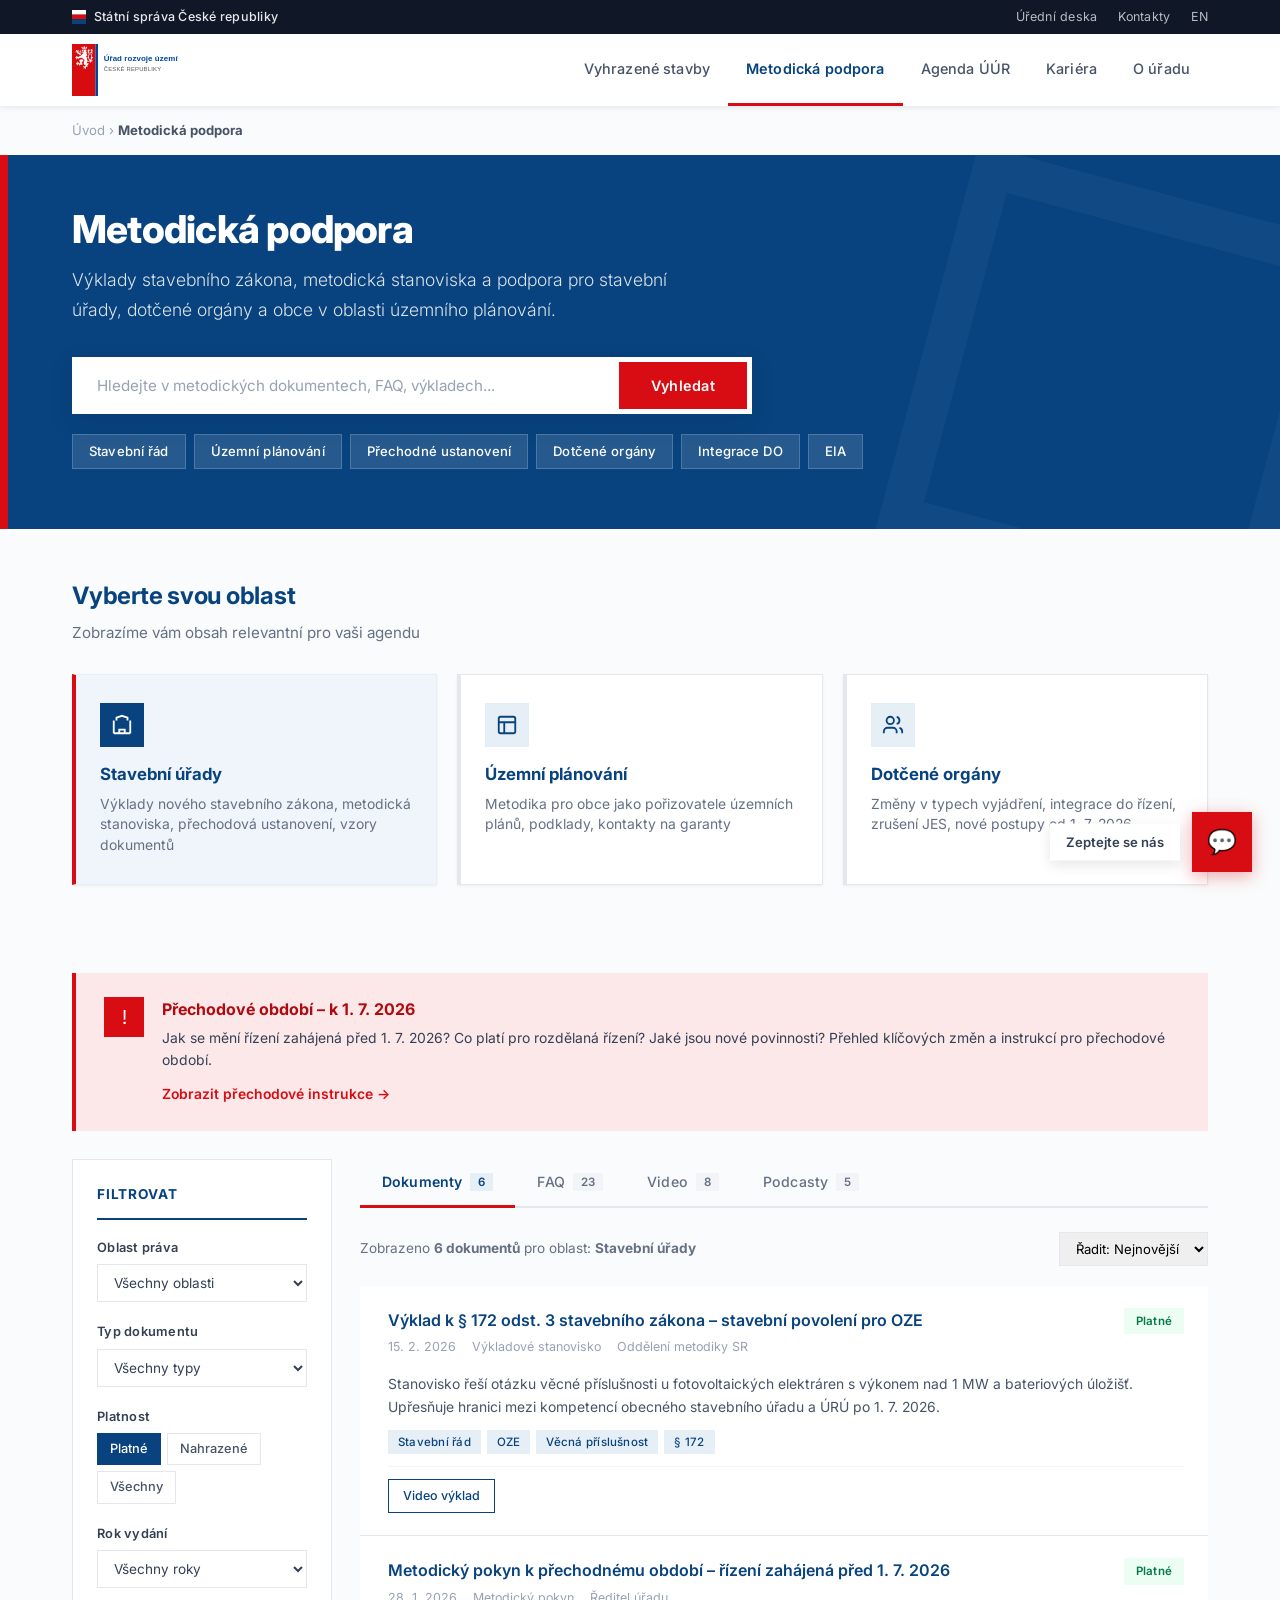
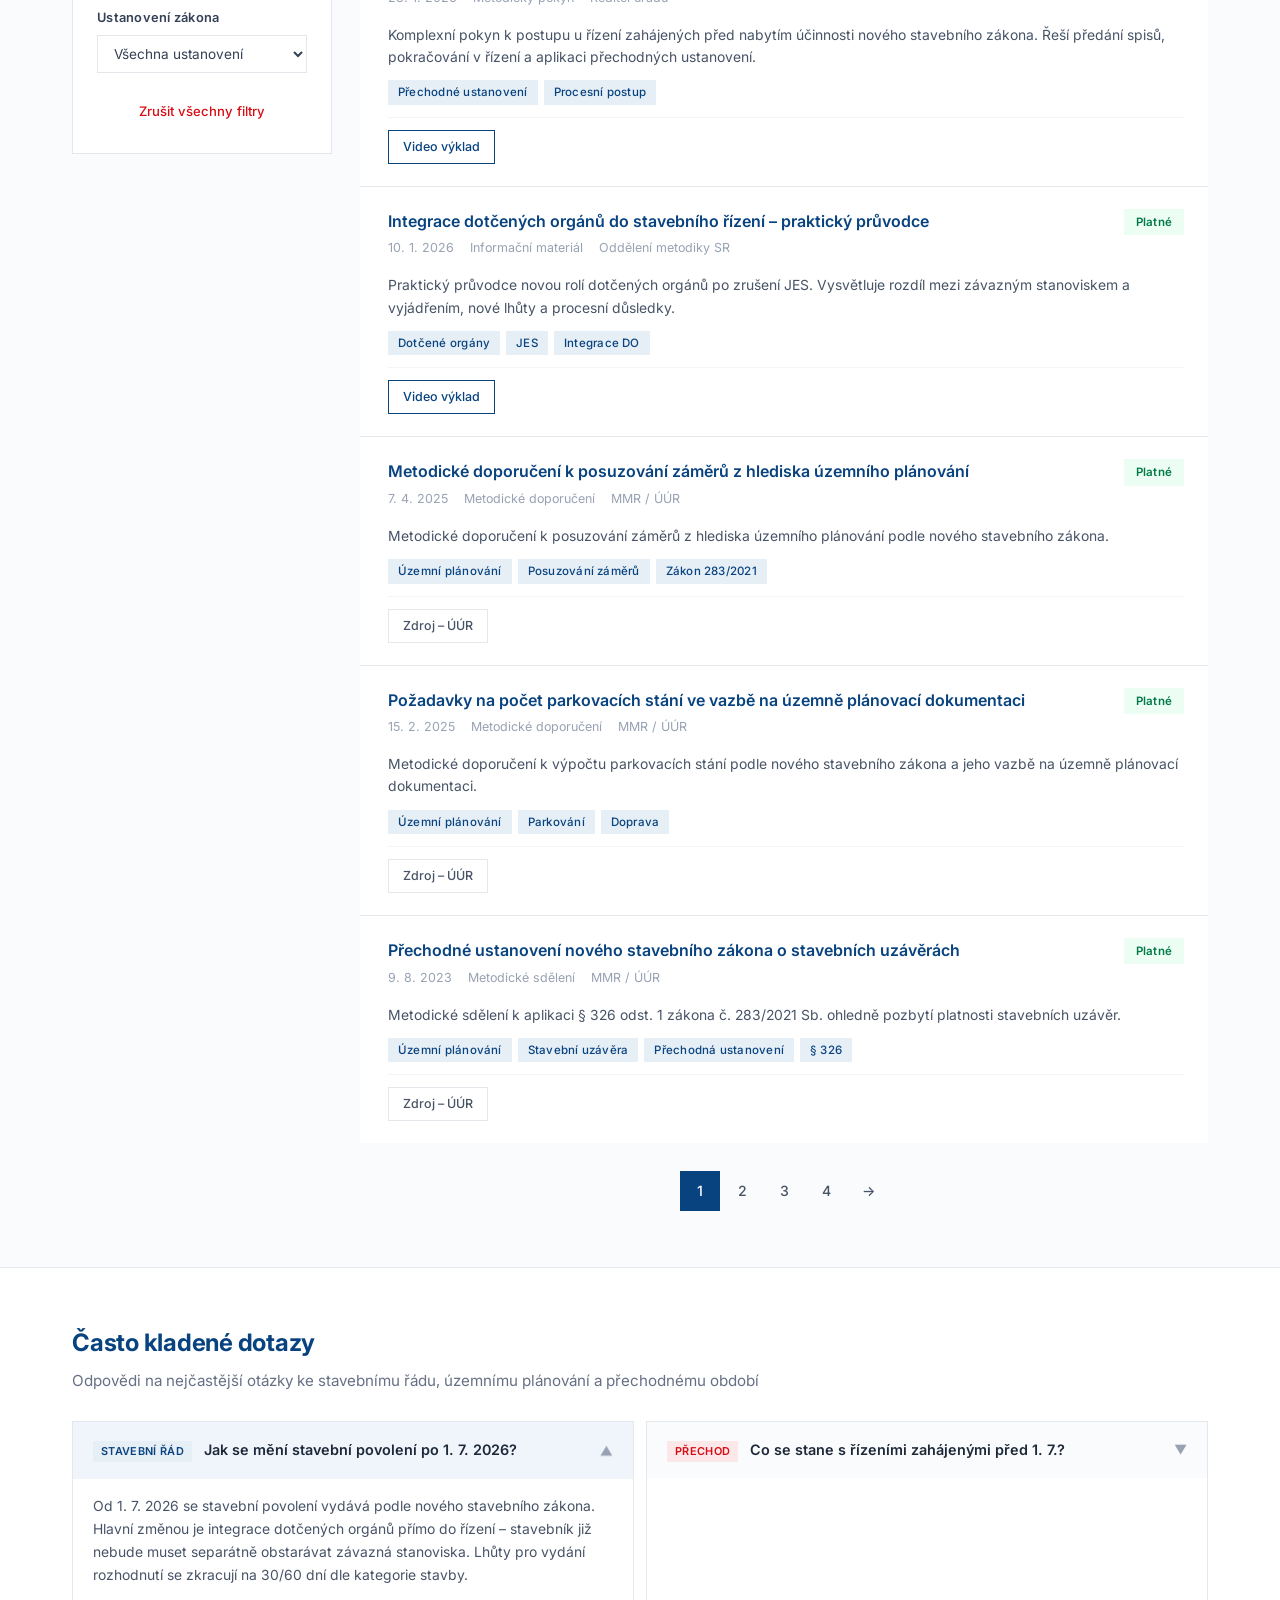
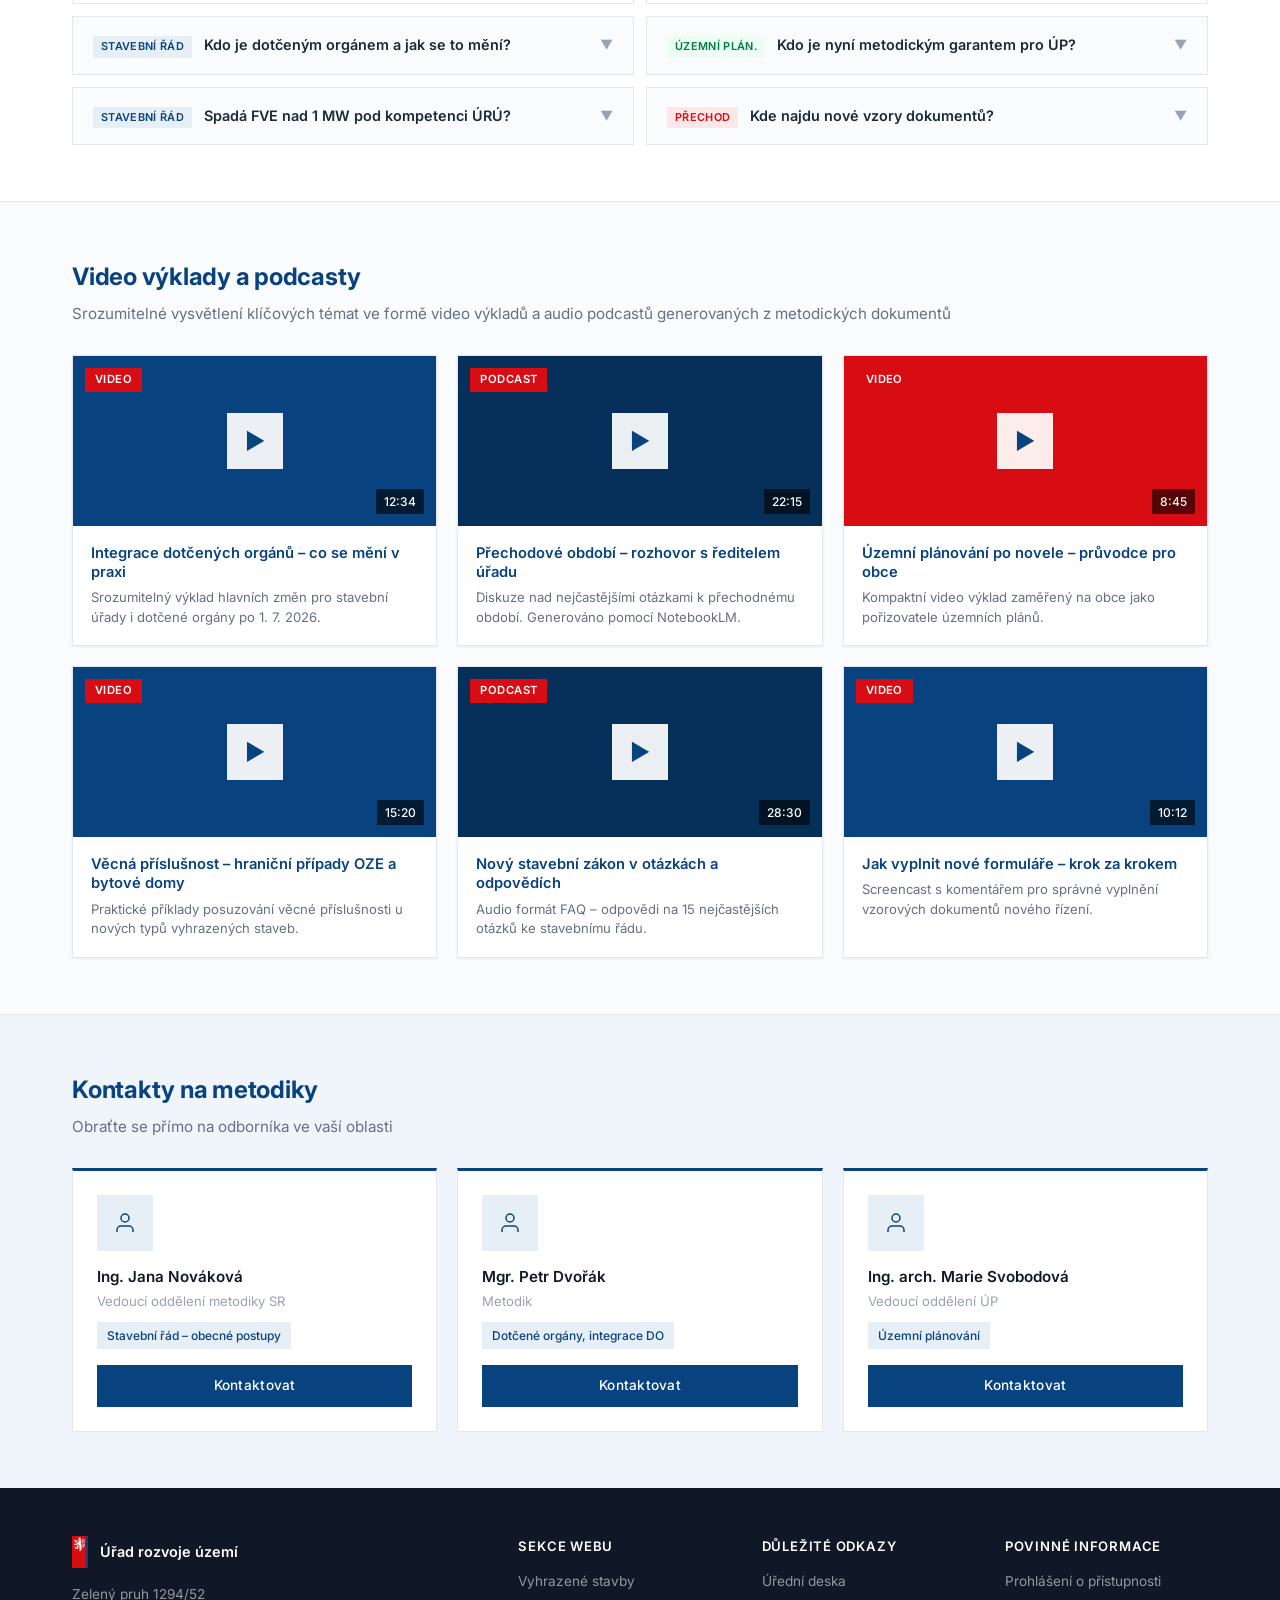
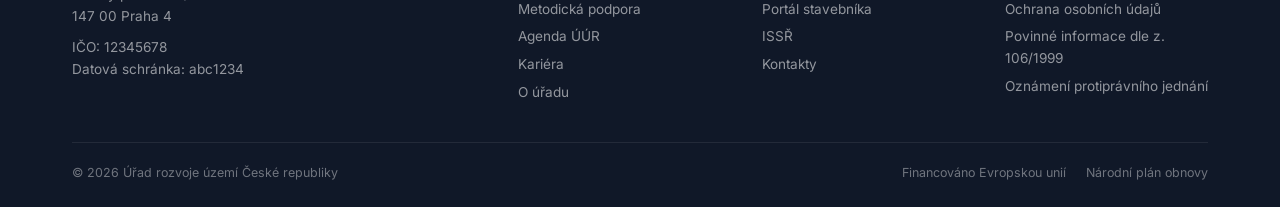
==== index.html @ 58960919 "Add files via upload" ====
<!DOCTYPE html>
<html lang="cs">
<head>
    <meta charset="UTF-8">
    <meta name="viewport" content="width=device-width, initial-scale=1.0">
    <title>ÚRÚ – Metodická podpora</title>
    <!-- Czechia Sans™ není veřejně dostupný webfont – v produkci nahradit.
         Pro mockup používáme Inter jako nejbližší aproximaci. -->
    <link rel="preconnect" href="https://fonts.googleapis.com">
    <link rel="preconnect" href="https://fonts.gstatic.com" crossorigin>
    <link href="https://fonts.googleapis.com/css2?family=Inter:wght@300;400;500;600;700;800&display=swap" rel="stylesheet">
    <link rel="stylesheet" href="css/style.css">
</head>
<body>

<!-- SHARED HEADER (rendered by components.js) -->
<div id="site-header"></div>

<!-- BREADCRUMB -->
<div class="container">
    <div class="breadcrumb">
        <a href="#">Úvod</a> &rsaquo; <strong>Metodická podpora</strong>
    </div>
</div>

<!-- HERO -->
<section class="hero">
    <div class="container">
        <h1>Metodická podpora</h1>
        <p>Výklady stavebního zákona, metodická stanoviska a podpora pro stavební úřady, dotčené orgány a obce v oblasti územního plánování.</p>
        <div class="search-bar">
            <input type="text" placeholder="Hledejte v metodických dokumentech, FAQ, výkladech...">
            <button>Vyhledat</button>
        </div>
        <div class="hero-tags">
            <span class="hero-tag">Stavební řád</span>
            <span class="hero-tag">Územní plánování</span>
            <span class="hero-tag">Přechodné ustanovení</span>
            <span class="hero-tag">Dotčené orgány</span>
            <span class="hero-tag">Integrace DO</span>
            <span class="hero-tag">EIA</span>
        </div>
    </div>
</section>

<!-- AUDIENCE CARDS -->
<section class="audience-section">
    <div class="container">
        <div class="section-intro">
            <h2>Vyberte svou oblast</h2>
            <p>Zobrazíme vám obsah relevantní pro vaši agendu</p>
        </div>
        <div class="audience-cards">
            <div class="audience-card active" data-audience="stavebni-urady" onclick="selectAudience(this)">
                <div class="card-icon">
                    <svg width="22" height="22" viewBox="0 0 24 24" fill="none" stroke="currentColor" stroke-width="2"><path d="M3 21h18M3 7v14M21 7v14M6 7V4l6-2 6 2v3M9 21v-4h6v4M9 11h.01M15 11h.01M9 15h.01M15 15h.01"/></svg>
                </div>
                <h3>Stavební úřady</h3>
                <p>Výklady nového stavebního zákona, metodická stanoviska, přechodová ustanovení, vzory dokumentů</p>
            </div>
            <div class="audience-card" data-audience="uzemni-planovani" onclick="selectAudience(this)">
                <div class="card-icon">
                    <svg width="22" height="22" viewBox="0 0 24 24" fill="none" stroke="currentColor" stroke-width="2"><rect x="3" y="3" width="18" height="18" rx="2"/><path d="M3 9h18M9 21V9"/></svg>
                </div>
                <h3>Územní plánování</h3>
                <p>Metodika pro obce jako pořizovatele územních plánů, podklady, kontakty na garanty</p>
            </div>
            <div class="audience-card" data-audience="dotcene-organy" onclick="selectAudience(this)">
                <div class="card-icon">
                    <svg width="22" height="22" viewBox="0 0 24 24" fill="none" stroke="currentColor" stroke-width="2"><path d="M16 21v-2a4 4 0 0 0-4-4H6a4 4 0 0 0-4 4v2M9 11a4 4 0 1 0 0-8 4 4 0 0 0 0 8zM22 21v-2a4 4 0 0 0-3-3.87M16 3.13a4 4 0 0 1 0 7.75"/></svg>
                </div>
                <h3>Dotčené orgány</h3>
                <p>Změny v typech vyjádření, integrace do řízení, zrušení JES, nové postupy od 1. 7. 2026</p>
            </div>
        </div>
    </div>
</section>

<!-- MAIN CONTENT WITH FILTERS -->
<section class="content-section">
    <div class="container">

        <!-- TRANSITION BANNER -->
        <div class="transition-banner">
            <div class="banner-icon">!</div>
            <div>
                <h3>Přechodové období – k 1. 7. 2026</h3>
                <p>Jak se mění řízení zahájená před 1. 7. 2026? Co platí pro rozdělaná řízení? Jaké jsou nové povinnosti? Přehled klíčových změn a instrukcí pro přechodové období.</p>
                <a href="#">Zobrazit přechodové instrukce &rarr;</a>
            </div>
        </div>

        <div class="content-grid">
            <!-- SIDEBAR -->
            <aside class="sidebar">
                <h3>Filtrovat</h3>

                <div class="filter-group">
                    <label>Oblast práva</label>
                    <select>
                        <option>Všechny oblasti</option>
                        <option>Stavební řád</option>
                        <option>Územní plánování</option>
                        <option>Ochrana přírody</option>
                        <option>EIA</option>
                        <option>Památková péče</option>
                        <option>Vodní hospodářství</option>
                    </select>
                </div>

                <div class="filter-group">
                    <label>Typ dokumentu</label>
                    <select>
                        <option>Všechny typy</option>
                        <option>Metodické stanovisko</option>
                        <option>Výkladové stanovisko</option>
                        <option>Metodický pokyn</option>
                        <option>Vzorový dokument</option>
                        <option>Informační materiál</option>
                    </select>
                </div>

                <div class="filter-group">
                    <label>Platnost</label>
                    <div class="filter-tags">
                        <span class="filter-tag active">Platné</span>
                        <span class="filter-tag">Nahrazené</span>
                        <span class="filter-tag">Všechny</span>
                    </div>
                </div>

                <div class="filter-group">
                    <label>Rok vydání</label>
                    <select>
                        <option>Všechny roky</option>
                        <option>2026</option>
                        <option>2025</option>
                        <option>2024</option>
                        <option>Starší</option>
                    </select>
                </div>

                <div class="filter-group">
                    <label>Ustanovení zákona</label>
                    <select>
                        <option>Všechna ustanovení</option>
                        <option>§ 172 – Stavební povolení</option>
                        <option>§ 184 – Územní řízení</option>
                        <option>§ 196 – Kolaudace</option>
                        <option>§ 200 – Změna stavby</option>
                    </select>
                </div>

                <button class="filter-reset">Zrušit všechny filtry</button>
            </aside>

            <!-- CONTENT -->
            <div class="main-content">
                <div class="content-tabs">
                    <button class="content-tab active" onclick="switchTab(this, 'documents')">
                        Dokumenty <span class="badge">47</span>
                    </button>
                    <button class="content-tab" onclick="switchTab(this, 'faq')">
                        FAQ <span class="badge">23</span>
                    </button>
                    <button class="content-tab" onclick="switchTab(this, 'video')">
                        Video <span class="badge">8</span>
                    </button>
                    <button class="content-tab" onclick="switchTab(this, 'podcast')">
                        Podcasty <span class="badge">5</span>
                    </button>
                </div>

                <div class="results-bar">
                    <span id="results-summary">Zobrazeno <strong>–</strong> dokumentů</span>
                    <select id="sort-select">
                        <option value="newest">Řadit: Nejnovější</option>
                        <option value="oldest">Řadit: Nejstarší</option>
                    </select>
                </div>

                <!-- Document list – dynamically rendered from data/documents.json -->
                <div class="doc-list" id="content-documents">
                    <p class="loading-msg">Načítání dokumentů...</p>
                </div>

                <div class="pagination">
                    <a href="#" class="active">1</a>
                    <a href="#">2</a>
                    <a href="#">3</a>
                    <a href="#">4</a>
                    <a href="#">&rarr;</a>
                </div>
            </div>
        </div>
    </div>
</section>

<!-- FAQ SECTION -->
<section class="faq-section" id="faq">
    <div class="container">
        <div class="section-intro">
            <h2>Často kladené dotazy</h2>
            <p>Odpovědi na nejčastější otázky ke stavebnímu řádu, územnímu plánování a přechodnému období</p>
        </div>

        <div class="faq-grid">
            <div class="faq-item open">
                <div class="faq-question" onclick="toggleFaq(this)">
                    <span><span class="faq-category-tag sr">Stavební řád</span> Jak se mění stavební povolení po 1. 7. 2026?</span>
                    <span class="arrow">&#9660;</span>
                </div>
                <div class="faq-answer">
                    Od 1. 7. 2026 se stavební povolení vydává podle nového stavebního zákona. Hlavní změnou je integrace dotčených orgánů přímo do řízení – stavebník již nebude muset separátně obstarávat závazná stanoviska. Lhůty pro vydání rozhodnutí se zkracují na 30/60 dní dle kategorie stavby.
                </div>
            </div>

            <div class="faq-item">
                <div class="faq-question" onclick="toggleFaq(this)">
                    <span><span class="faq-category-tag prechod">Přechod</span> Co se stane s řízeními zahájenými před 1. 7.?</span>
                    <span class="arrow">&#9660;</span>
                </div>
                <div class="faq-answer">
                    Řízení zahájená před 1. 7. 2026 se dokončí podle dosavadních předpisů. Pokud nebylo vydáno rozhodnutí do 1. 7., spis se předá věcně příslušnému orgánu dle nového zákona. Podrobnosti upravují přechodná ustanovení § 325–329 nového stavebního zákona.
                </div>
            </div>

            <div class="faq-item">
                <div class="faq-question" onclick="toggleFaq(this)">
                    <span><span class="faq-category-tag sr">Stavební řád</span> Kdo je dotčeným orgánem a jak se to mění?</span>
                    <span class="arrow">&#9660;</span>
                </div>
                <div class="faq-answer">
                    Dotčené orgány (hygienici, hasiči, ochrana přírody, památkáři aj.) od 1. 7. 2026 vydávají vyjádření místo závazných stanovisek. Ruší se jednotné environmentální stanovisko (JES). Dotčené orgány se stávají součástí integrovaného řízení.
                </div>
            </div>

            <div class="faq-item">
                <div class="faq-question" onclick="toggleFaq(this)">
                    <span><span class="faq-category-tag up">Územní plán.</span> Kdo je nyní metodickým garantem pro ÚP?</span>
                    <span class="arrow">&#9660;</span>
                </div>
                <div class="faq-answer">
                    Od 1. 7. 2026 přechází metodická podpora pro územní plánování z MMR na ÚRÚ. Metodickým garantem pro územní plánování je Oddělení územního plánování ÚRÚ. Kontakty na jednotlivé metodiky najdete v sekci Kontakty na metodiky.
                </div>
            </div>

            <div class="faq-item">
                <div class="faq-question" onclick="toggleFaq(this)">
                    <span><span class="faq-category-tag sr">Stavební řád</span> Spadá FVE nad 1 MW pod kompetenci ÚRÚ?</span>
                    <span class="arrow">&#9660;</span>
                </div>
                <div class="faq-answer">
                    Ano, fotovoltaické elektrárny s instalovaným výkonem nad 1 MW spadají do kategorie vyhrazených staveb a řízení vede ÚRÚ. Bateriová úložiště nad stanovenou kapacitu rovněž. Podrobnosti viz Výklad k § 172 odst. 3 stavebního zákona.
                </div>
            </div>

            <div class="faq-item">
                <div class="faq-question" onclick="toggleFaq(this)">
                    <span><span class="faq-category-tag prechod">Přechod</span> Kde najdu nové vzory dokumentů?</span>
                    <span class="arrow">&#9660;</span>
                </div>
                <div class="faq-answer">
                    Vzory dokumentů pro nová řízení jsou ke stažení v sekci Metodická stanoviska pod filtrem „Vzorový dokument". Každý vzor je doplněn o komentář a video výklad s vysvětlením správného vyplnění.
                </div>
            </div>
        </div>
    </div>
</section>

<!-- MULTIMEDIA SECTION -->
<section class="multimedia-section" id="multimedia">
    <div class="container">
        <div class="section-intro">
            <h2>Video výklady a podcasty</h2>
            <p>Srozumitelné vysvětlení klíčových témat ve formě video výkladů a audio podcastů generovaných z metodických dokumentů</p>
        </div>

        <div class="media-grid">
            <div class="media-card">
                <div class="media-thumbnail">
                    <div class="play-btn">&#9654;</div>
                    <span class="media-badge">Video</span>
                    <span class="media-duration">12:34</span>
                </div>
                <div class="media-body">
                    <h4>Integrace dotčených orgánů – co se mění v praxi</h4>
                    <p>Srozumitelný výklad hlavních změn pro stavební úřady i dotčené orgány po 1. 7. 2026.</p>
                </div>
            </div>

            <div class="media-card">
                <div class="media-thumbnail podcast">
                    <div class="play-btn">&#9654;</div>
                    <span class="media-badge">Podcast</span>
                    <span class="media-duration">22:15</span>
                </div>
                <div class="media-body">
                    <h4>Přechodové období – rozhovor s ředitelem úřadu</h4>
                    <p>Diskuze nad nejčastějšími otázkami k přechodnému období. Generováno pomocí NotebookLM.</p>
                </div>
            </div>

            <div class="media-card">
                <div class="media-thumbnail" style="background: var(--cz-red);">
                    <div class="play-btn">&#9654;</div>
                    <span class="media-badge">Video</span>
                    <span class="media-duration">8:45</span>
                </div>
                <div class="media-body">
                    <h4>Územní plánování po novele – průvodce pro obce</h4>
                    <p>Kompaktní video výklad zaměřený na obce jako pořizovatele územních plánů.</p>
                </div>
            </div>

            <div class="media-card">
                <div class="media-thumbnail">
                    <div class="play-btn">&#9654;</div>
                    <span class="media-badge">Video</span>
                    <span class="media-duration">15:20</span>
                </div>
                <div class="media-body">
                    <h4>Věcná příslušnost – hraniční případy OZE a bytové domy</h4>
                    <p>Praktické příklady posuzování věcné příslušnosti u nových typů vyhrazených staveb.</p>
                </div>
            </div>

            <div class="media-card">
                <div class="media-thumbnail podcast">
                    <div class="play-btn">&#9654;</div>
                    <span class="media-badge">Podcast</span>
                    <span class="media-duration">28:30</span>
                </div>
                <div class="media-body">
                    <h4>Nový stavební zákon v otázkách a odpovědích</h4>
                    <p>Audio formát FAQ – odpovědi na 15 nejčastějších otázků ke stavebnímu řádu.</p>
                </div>
            </div>

            <div class="media-card">
                <div class="media-thumbnail">
                    <div class="play-btn">&#9654;</div>
                    <span class="media-badge">Video</span>
                    <span class="media-duration">10:12</span>
                </div>
                <div class="media-body">
                    <h4>Jak vyplnit nové formuláře – krok za krokem</h4>
                    <p>Screencast s komentářem pro správné vyplnění vzorových dokumentů nového řízení.</p>
                </div>
            </div>
        </div>
    </div>
</section>

<!-- CONTACTS -->
<section class="contacts-section" id="contacts">
    <div class="container">
        <div class="section-intro">
            <h2>Kontakty na metodiky</h2>
            <p>Obraťte se přímo na odborníka ve vaší oblasti</p>
        </div>

        <div class="contacts-grid">
            <div class="contact-card">
                <div class="contact-avatar">
                    <svg width="24" height="24" viewBox="0 0 24 24" fill="none" stroke="currentColor" stroke-width="1.5"><path d="M20 21v-2a4 4 0 0 0-4-4H8a4 4 0 0 0-4 4v2M12 11a4 4 0 1 0 0-8 4 4 0 0 0 0 8z"/></svg>
                </div>
                <h4>Ing. Jana Nováková</h4>
                <div class="role">Vedoucí oddělení metodiky SR</div>
                <div class="area">Stavební řád – obecné postupy</div>
                <a href="#" class="contact-link">Kontaktovat</a>
            </div>
            <div class="contact-card">
                <div class="contact-avatar">
                    <svg width="24" height="24" viewBox="0 0 24 24" fill="none" stroke="currentColor" stroke-width="1.5"><path d="M20 21v-2a4 4 0 0 0-4-4H8a4 4 0 0 0-4 4v2M12 11a4 4 0 1 0 0-8 4 4 0 0 0 0 8z"/></svg>
                </div>
                <h4>Mgr. Petr Dvořák</h4>
                <div class="role">Metodik</div>
                <div class="area">Dotčené orgány, integrace DO</div>
                <a href="#" class="contact-link">Kontaktovat</a>
            </div>
            <div class="contact-card">
                <div class="contact-avatar">
                    <svg width="24" height="24" viewBox="0 0 24 24" fill="none" stroke="currentColor" stroke-width="1.5"><path d="M20 21v-2a4 4 0 0 0-4-4H8a4 4 0 0 0-4 4v2M12 11a4 4 0 1 0 0-8 4 4 0 0 0 0 8z"/></svg>
                </div>
                <h4>Ing. arch. Marie Svobodová</h4>
                <div class="role">Vedoucí oddělení ÚP</div>
                <div class="area">Územní plánování</div>
                <a href="#" class="contact-link">Kontaktovat</a>
            </div>
        </div>
    </div>
</section>

<!-- SHARED FOOTER (rendered by components.js) -->
<div id="site-footer"></div>

<!-- SHARED CHATBOT (rendered by components.js) -->
<div id="site-chatbot"></div>

<!-- Scripts -->
<script src="js/components.js"></script>
<script src="js/main.js"></script>

</body>
</html>
---- css/style.css ----
/* ============================================================
   ÚRÚ – Metodická podpora
   Jednotný vizuální styl České republiky
   ============================================================
   Červená:  #d80c13  (Pantone 485 C)
   Modrá:   #08437f  (Pantone Reflex Blue C)
   Bílá:    #ffffff
   Font:    Czechia Sans™ (Inter jako aproximace)
   ============================================================ */

:root {
    --cz-red: #d80c13;
    --cz-red-dark: #b00a10;
    --cz-red-light: #fce8e9;
    --cz-blue: #08437f;
    --cz-blue-dark: #062f5a;
    --cz-blue-light: #e6eef6;
    --cz-blue-pale: #f0f5fb;
    --white: #ffffff;
    --gray-50: #fafbfc;
    --gray-100: #f2f4f7;
    --gray-200: #e4e7ec;
    --gray-300: #cdd3dc;
    --gray-400: #98a2b3;
    --gray-500: #667085;
    --gray-600: #475467;
    --gray-700: #344054;
    --gray-800: #1d2939;
    --gray-900: #101828;
    --success: #12b76a;
    --warning: #f79009;
    --shadow-sm: 0 1px 3px rgba(16,24,40,0.06);
    --shadow: 0 2px 6px rgba(16,24,40,0.08);
    --shadow-md: 0 4px 12px rgba(16,24,40,0.10);
    --shadow-lg: 0 8px 24px rgba(16,24,40,0.12);
    --transition: 0.15s ease;
}

* { margin: 0; padding: 0; box-sizing: border-box; }

body {
    font-family: 'Inter', system-ui, -apple-system, sans-serif;
    background: var(--gray-50);
    color: var(--gray-900);
    line-height: 1.6;
    -webkit-font-smoothing: antialiased;
}

.container { max-width: 1200px; margin: 0 auto; padding: 0 32px; }

/* ===== UTILITY: Modrý vertikální pruh — klíčový prvek JVS ===== */
.jvs-stripe {
    position: relative;
}
.jvs-stripe::before {
    content: '';
    position: absolute;
    left: 0;
    top: 0;
    bottom: 0;
    width: 4px;
    background: var(--cz-blue);
}

/* ===== TOP BAR ===== */
.top-bar {
    background: var(--gray-900);
    color: rgba(255,255,255,0.7);
    font-size: 0.78rem;
    padding: 7px 0;
    letter-spacing: 0.02em;
}
.top-bar .container {
    display: flex;
    justify-content: space-between;
    align-items: center;
}
.top-bar-left {
    display: flex;
    gap: 20px;
}
.top-bar a {
    color: rgba(255,255,255,0.7);
    text-decoration: none;
    transition: var(--transition);
}
.top-bar a:hover { color: white; }
.top-bar .gov-label {
    font-weight: 500;
    color: rgba(255,255,255,0.9);
    display: flex;
    align-items: center;
    gap: 8px;
}

/* ===== HEADER ===== */
header {
    background: var(--white);
    position: sticky;
    top: 0;
    z-index: 100;
    box-shadow: var(--shadow);
}
.header-inner {
    display: flex;
    align-items: center;
    justify-content: space-between;
    padding: 0;
    height: 72px;
}
.logo {
    display: flex;
    align-items: center;
    gap: 16px;
    text-decoration: none;
    color: var(--gray-900);
}
.logo-mark {
    display: flex;
    align-items: center;
    height: 52px;
    gap: 0;
    flex-shrink: 0;
}
.logo-mark img {
    height: 52px;
    width: auto;
    display: block;
}
.logo-text {
    display: flex;
    flex-direction: column;
    justify-content: center;
}
.logo-text .institution {
    font-size: 1.05rem;
    font-weight: 700;
    color: var(--cz-blue);
    line-height: 1.2;
    letter-spacing: -0.01em;
}
.logo-text .country {
    font-size: 0.78rem;
    font-weight: 400;
    color: var(--gray-500);
    letter-spacing: 0.04em;
    text-transform: uppercase;
}

nav { display: flex; align-items: center; }
nav ul {
    display: flex;
    list-style: none;
    gap: 0;
}
nav a {
    display: flex;
    align-items: center;
    height: 72px;
    padding: 0 18px;
    text-decoration: none;
    color: var(--gray-600);
    font-size: 0.9rem;
    font-weight: 500;
    transition: var(--transition);
    border-bottom: 3px solid transparent;
    letter-spacing: 0.01em;
}
nav a:hover {
    color: var(--cz-blue);
    border-bottom-color: var(--cz-blue);
    background: var(--cz-blue-pale);
}
nav a.active {
    color: var(--cz-blue);
    border-bottom-color: var(--cz-red);
    font-weight: 600;
}

/* ===== BREADCRUMB ===== */
.breadcrumb {
    padding: 14px 0;
    font-size: 0.82rem;
    color: var(--gray-400);
}
.breadcrumb a { color: var(--gray-400); text-decoration: none; }
.breadcrumb a:hover { color: var(--cz-blue); }
.breadcrumb strong { color: var(--gray-600); }

/* ===== HERO ===== */
.hero {
    background: var(--cz-blue);
    color: white;
    padding: 52px 0 60px;
    position: relative;
    overflow: hidden;
}
.hero::before {
    content: '';
    position: absolute;
    left: 0;
    top: 0;
    bottom: 0;
    width: 8px;
    background: var(--cz-red);
}
.hero::after {
    content: '';
    position: absolute;
    right: -40px;
    bottom: -60px;
    width: 320px;
    height: 320px;
    border: 40px solid rgba(255,255,255,0.03);
    border-radius: 0;
    transform: rotate(15deg);
}
.hero h1 {
    font-size: 2.4rem;
    margin-bottom: 14px;
    font-weight: 800;
    letter-spacing: -0.02em;
    line-height: 1.15;
}
.hero p {
    font-size: 1.1rem;
    opacity: 0.85;
    max-width: 640px;
    margin-bottom: 32px;
    font-weight: 300;
    line-height: 1.7;
}

/* ===== SEARCH BAR ===== */
.search-bar {
    background: var(--white);
    padding: 5px;
    display: flex;
    max-width: 680px;
    box-shadow: var(--shadow-lg);
}
.search-bar input {
    flex: 1;
    border: none;
    padding: 14px 20px;
    font-size: 0.95rem;
    font-family: inherit;
    outline: none;
    background: transparent;
    color: var(--gray-900);
}
.search-bar input::placeholder { color: var(--gray-400); }
.search-bar button {
    background: var(--cz-red);
    color: white;
    border: none;
    padding: 14px 32px;
    font-size: 0.9rem;
    font-weight: 600;
    font-family: inherit;
    cursor: pointer;
    transition: var(--transition);
    letter-spacing: 0.02em;
}
.search-bar button:hover { background: var(--cz-red-dark); }

.hero-tags {
    margin-top: 20px;
    display: flex;
    gap: 8px;
    flex-wrap: wrap;
}
.hero-tag {
    background: rgba(255,255,255,0.12);
    color: white;
    padding: 6px 16px;
    font-size: 0.82rem;
    cursor: pointer;
    transition: var(--transition);
    border: 1px solid rgba(255,255,255,0.18);
    font-weight: 500;
    letter-spacing: 0.01em;
}
.hero-tag:hover {
    background: rgba(255,255,255,0.22);
    border-color: rgba(255,255,255,0.3);
}

/* ===== AUDIENCE SECTION ===== */
.audience-section { padding: 48px 0; }
.section-intro { margin-bottom: 28px; }
.section-intro h2 {
    font-size: 1.5rem;
    color: var(--cz-blue);
    margin-bottom: 6px;
    font-weight: 700;
    letter-spacing: -0.01em;
}
.section-intro p {
    color: var(--gray-500);
    font-size: 0.95rem;
}

.audience-cards {
    display: grid;
    grid-template-columns: repeat(3, 1fr);
    gap: 20px;
    margin-bottom: 40px;
}
.audience-card {
    background: var(--white);
    padding: 28px 24px;
    cursor: pointer;
    transition: var(--transition);
    border: 1px solid var(--gray-200);
    border-left: 4px solid var(--gray-200);
    box-shadow: var(--shadow-sm);
}
.audience-card:hover {
    border-left-color: var(--cz-blue);
    box-shadow: var(--shadow-md);
    transform: translateY(-1px);
}
.audience-card.active {
    border-left-color: var(--cz-red);
    background: var(--cz-blue-pale);
    border-color: var(--cz-blue-light);
    border-left-color: var(--cz-red);
}
.audience-card .card-icon {
    width: 44px;
    height: 44px;
    display: flex;
    align-items: center;
    justify-content: center;
    margin-bottom: 14px;
    background: var(--cz-blue-light);
    color: var(--cz-blue);
}
.audience-card.active .card-icon {
    background: var(--cz-blue);
    color: white;
}
.audience-card h3 {
    font-size: 1.05rem;
    margin-bottom: 6px;
    color: var(--cz-blue);
    font-weight: 700;
}
.audience-card p { font-size: 0.87rem; color: var(--gray-500); line-height: 1.5; }

/* ===== CONTENT GRID ===== */
.content-section { padding: 0 0 56px; }
.content-grid {
    display: grid;
    grid-template-columns: 260px 1fr;
    gap: 28px;
}

/* SIDEBAR */
.sidebar {
    background: var(--white);
    border: 1px solid var(--gray-200);
    padding: 24px;
    position: sticky;
    top: 90px;
    height: fit-content;
}
.sidebar h3 {
    font-size: 0.85rem;
    color: var(--cz-blue);
    margin-bottom: 18px;
    padding-bottom: 12px;
    border-bottom: 2px solid var(--cz-blue);
    text-transform: uppercase;
    letter-spacing: 0.06em;
    font-weight: 700;
}
.filter-group { margin-bottom: 20px; }
.filter-group label {
    display: block;
    font-size: 0.8rem;
    font-weight: 600;
    color: var(--gray-700);
    margin-bottom: 6px;
    letter-spacing: 0.02em;
}
.filter-group select {
    width: 100%;
    padding: 9px 12px;
    border: 1px solid var(--gray-200);
    font-size: 0.85rem;
    font-family: inherit;
    background: var(--white);
    color: var(--gray-700);
    cursor: pointer;
    transition: var(--transition);
}
.filter-group select:focus {
    border-color: var(--cz-blue);
    outline: 2px solid var(--cz-blue-light);
}
.filter-tags { display: flex; flex-wrap: wrap; gap: 6px; }
.filter-tag {
    padding: 5px 12px;
    border: 1px solid var(--gray-200);
    font-size: 0.8rem;
    cursor: pointer;
    transition: var(--transition);
    color: var(--gray-600);
    background: var(--white);
    font-weight: 500;
}
.filter-tag:hover { border-color: var(--cz-blue); color: var(--cz-blue); }
.filter-tag.active {
    background: var(--cz-blue);
    color: white;
    border-color: var(--cz-blue);
}
.filter-reset {
    display: block;
    text-align: center;
    padding: 10px;
    color: var(--cz-red);
    font-size: 0.82rem;
    cursor: pointer;
    border: none;
    background: none;
    width: 100%;
    margin-top: 12px;
    font-family: inherit;
    font-weight: 500;
}
.filter-reset:hover { text-decoration: underline; }

/* CONTENT TABS */
.content-tabs {
    display: flex;
    gap: 0;
    margin-bottom: 24px;
    border-bottom: 2px solid var(--gray-200);
}
.content-tab {
    padding: 14px 22px;
    cursor: pointer;
    font-size: 0.88rem;
    font-weight: 500;
    color: var(--gray-500);
    transition: var(--transition);
    border: none;
    background: none;
    font-family: inherit;
    display: flex;
    align-items: center;
    gap: 8px;
    border-bottom: 3px solid transparent;
    margin-bottom: -2px;
    letter-spacing: 0.01em;
}
.content-tab:hover { color: var(--cz-blue); }
.content-tab.active {
    color: var(--cz-blue);
    border-bottom-color: var(--cz-red);
    font-weight: 600;
}
.content-tab .badge {
    background: var(--gray-100);
    padding: 2px 8px;
    font-size: 0.72rem;
    font-weight: 600;
    color: var(--gray-500);
}
.content-tab.active .badge {
    background: var(--cz-blue-light);
    color: var(--cz-blue);
}

/* RESULTS BAR */
.results-bar {
    display: flex;
    justify-content: space-between;
    align-items: center;
    margin-bottom: 20px;
    font-size: 0.85rem;
    color: var(--gray-500);
}
.results-bar select {
    padding: 7px 12px;
    border: 1px solid var(--gray-200);
    font-size: 0.82rem;
    font-family: inherit;
}

/* TRANSITION BANNER */
.transition-banner {
    background: var(--cz-red-light);
    border-left: 4px solid var(--cz-red);
    padding: 24px 28px;
    margin-bottom: 28px;
    display: flex;
    gap: 18px;
    align-items: flex-start;
}
.transition-banner .banner-icon {
    width: 40px;
    height: 40px;
    background: var(--cz-red);
    color: white;
    display: flex;
    align-items: center;
    justify-content: center;
    font-size: 1.2rem;
    flex-shrink: 0;
}
.transition-banner h3 {
    font-size: 1rem;
    color: var(--cz-red-dark);
    margin-bottom: 4px;
    font-weight: 700;
}
.transition-banner p {
    font-size: 0.87rem;
    color: var(--gray-700);
    margin-bottom: 10px;
}
.transition-banner a {
    color: var(--cz-red);
    font-weight: 600;
    text-decoration: none;
    font-size: 0.87rem;
}
.transition-banner a:hover { text-decoration: underline; }

/* DOCUMENT CARDS */
.doc-list { display: flex; flex-direction: column; gap: 1px; background: var(--gray-200); }
.doc-card {
    background: var(--white);
    padding: 22px 24px;
    transition: var(--transition);
    border-left: 4px solid transparent;
}
.doc-card:hover {
    background: var(--cz-blue-pale);
    border-left-color: var(--cz-blue);
}
.doc-card-header {
    display: flex;
    justify-content: space-between;
    align-items: flex-start;
    margin-bottom: 8px;
}
.doc-card h4 {
    font-size: 1rem;
    color: var(--cz-blue);
    margin-bottom: 4px;
    font-weight: 600;
}
.doc-card h4 a { color: inherit; text-decoration: none; }
.doc-card h4 a:hover { text-decoration: underline; }
.doc-meta {
    display: flex;
    gap: 16px;
    font-size: 0.78rem;
    color: var(--gray-400);
    margin-bottom: 8px;
}
.doc-meta span { display: flex; align-items: center; gap: 4px; }
.doc-excerpt {
    font-size: 0.87rem;
    color: var(--gray-600);
    margin-bottom: 12px;
    line-height: 1.6;
}
.doc-tags { display: flex; gap: 6px; flex-wrap: wrap; }
.doc-tag {
    padding: 3px 10px;
    background: var(--cz-blue-light);
    font-size: 0.72rem;
    color: var(--cz-blue);
    font-weight: 500;
    letter-spacing: 0.02em;
}
.doc-status {
    padding: 4px 12px;
    font-size: 0.72rem;
    font-weight: 600;
    white-space: nowrap;
    letter-spacing: 0.02em;
}
.doc-status.platne { background: #ecfdf3; color: #027a48; }
.doc-status.nahrazene { background: #fffaeb; color: #b54708; }
.doc-format {
    display: flex;
    gap: 8px;
    margin-top: 12px;
    padding-top: 12px;
    border-top: 1px solid var(--gray-100);
}
.format-btn {
    padding: 6px 14px;
    font-size: 0.78rem;
    cursor: pointer;
    transition: var(--transition);
    border: 1px solid var(--gray-200);
    background: var(--white);
    color: var(--gray-600);
    display: flex;
    align-items: center;
    gap: 6px;
    text-decoration: none;
    font-family: inherit;
    font-weight: 500;
}
.format-btn:hover { background: var(--gray-100); }
.format-btn.pdf { border-color: var(--cz-red); color: var(--cz-red); }
.format-btn.pdf:hover { background: var(--cz-red-light); }
.format-btn.video { border-color: var(--cz-blue); color: var(--cz-blue); }
.format-btn.video:hover { background: var(--cz-blue-light); }

/* LOADING & NO RESULTS */
.loading-msg, .no-results {
    text-align: center;
    padding: 40px 20px;
    color: var(--gray-500);
    font-size: 0.95rem;
}

/* PAGINATION */
.pagination {
    display: flex;
    justify-content: center;
    gap: 2px;
    margin-top: 28px;
}
.pagination a {
    display: flex;
    align-items: center;
    justify-content: center;
    width: 40px;
    height: 40px;
    text-decoration: none;
    color: var(--gray-600);
    font-size: 0.88rem;
    transition: var(--transition);
    font-weight: 500;
}
.pagination a:hover { background: var(--cz-blue-light); color: var(--cz-blue); }
.pagination a.active { background: var(--cz-blue); color: white; }

/* ===== FAQ SECTION ===== */
.faq-section {
    padding: 56px 0;
    background: var(--white);
    border-top: 1px solid var(--gray-200);
}
.faq-grid {
    display: grid;
    grid-template-columns: 1fr 1fr;
    gap: 12px;
}
.faq-item {
    border: 1px solid var(--gray-200);
    overflow: hidden;
    transition: var(--transition);
}
.faq-item:hover { border-color: var(--cz-blue-light); }
.faq-question {
    padding: 16px 20px;
    font-weight: 600;
    font-size: 0.9rem;
    color: var(--gray-800);
    cursor: pointer;
    display: flex;
    justify-content: space-between;
    align-items: center;
    background: var(--gray-50);
    transition: var(--transition);
    gap: 12px;
}
.faq-question:hover { background: var(--cz-blue-pale); }
.faq-question .arrow {
    font-size: 0.8rem;
    color: var(--gray-400);
    transition: var(--transition);
    flex-shrink: 0;
}
.faq-answer {
    padding: 0 20px;
    max-height: 0;
    overflow: hidden;
    transition: max-height 0.3s ease, padding 0.3s ease;
    font-size: 0.87rem;
    color: var(--gray-600);
    line-height: 1.65;
}
.faq-item.open .faq-answer {
    max-height: 300px;
    padding: 16px 20px;
    border-top: 1px solid var(--gray-100);
}
.faq-item.open .faq-question { background: var(--cz-blue-pale); }
.faq-item.open .arrow { transform: rotate(180deg); }
.faq-category-tag {
    display: inline-block;
    padding: 2px 8px;
    font-size: 0.68rem;
    font-weight: 600;
    margin-right: 8px;
    letter-spacing: 0.03em;
    text-transform: uppercase;
}
.faq-category-tag.sr { background: var(--cz-blue-light); color: var(--cz-blue); }
.faq-category-tag.up { background: #ecfdf3; color: #027a48; }
.faq-category-tag.prechod { background: var(--cz-red-light); color: var(--cz-red); }

/* ===== MULTIMEDIA SECTION ===== */
.multimedia-section {
    padding: 56px 0;
    border-top: 1px solid var(--gray-200);
}
.media-grid {
    display: grid;
    grid-template-columns: repeat(3, 1fr);
    gap: 20px;
}
.media-card {
    background: var(--white);
    overflow: hidden;
    box-shadow: var(--shadow-sm);
    border: 1px solid var(--gray-200);
    transition: var(--transition);
}
.media-card:hover {
    box-shadow: var(--shadow-md);
    transform: translateY(-2px);
}
.media-thumbnail {
    height: 170px;
    background: var(--cz-blue);
    display: flex;
    align-items: center;
    justify-content: center;
    position: relative;
}
.media-thumbnail.podcast { background: var(--cz-blue-dark); }
.play-btn {
    width: 56px;
    height: 56px;
    background: rgba(255,255,255,0.92);
    display: flex;
    align-items: center;
    justify-content: center;
    font-size: 1.4rem;
    color: var(--cz-blue);
    cursor: pointer;
    transition: var(--transition);
}
.play-btn:hover { background: white; transform: scale(1.05); }
.media-badge {
    position: absolute;
    top: 12px;
    left: 12px;
    padding: 3px 10px;
    background: var(--cz-red);
    color: white;
    font-size: 0.7rem;
    font-weight: 600;
    letter-spacing: 0.04em;
    text-transform: uppercase;
}
.media-duration {
    position: absolute;
    bottom: 12px;
    right: 12px;
    padding: 3px 8px;
    background: rgba(0,0,0,0.6);
    color: white;
    font-size: 0.75rem;
    font-weight: 500;
}
.media-body { padding: 18px; }
.media-body h4 {
    font-size: 0.92rem;
    color: var(--cz-blue);
    margin-bottom: 6px;
    font-weight: 600;
    line-height: 1.3;
}
.media-body p { font-size: 0.82rem; color: var(--gray-500); line-height: 1.5; }

/* ===== CONTACTS ===== */
.contacts-section {
    padding: 56px 0;
    background: var(--cz-blue-pale);
    border-top: 1px solid var(--gray-200);
}
.contacts-grid {
    display: grid;
    grid-template-columns: repeat(3, 1fr);
    gap: 20px;
}
.contact-card {
    background: var(--white);
    padding: 24px;
    border: 1px solid var(--gray-200);
    border-top: 3px solid var(--cz-blue);
    transition: var(--transition);
}
.contact-card:hover {
    box-shadow: var(--shadow-md);
    transform: translateY(-2px);
}
.contact-avatar {
    width: 56px;
    height: 56px;
    background: var(--cz-blue-light);
    margin-bottom: 14px;
    display: flex;
    align-items: center;
    justify-content: center;
    font-size: 1.3rem;
    color: var(--cz-blue);
}
.contact-card h4 { font-size: 0.95rem; color: var(--gray-900); margin-bottom: 2px; font-weight: 600; }
.contact-card .role { font-size: 0.82rem; color: var(--gray-400); margin-bottom: 10px; }
.contact-card .area {
    display: inline-block;
    padding: 4px 10px;
    background: var(--cz-blue-light);
    font-size: 0.75rem;
    color: var(--cz-blue);
    margin-bottom: 16px;
    font-weight: 500;
}
.contact-link {
    display: block;
    padding: 10px 16px;
    background: var(--cz-blue);
    color: white;
    text-decoration: none;
    font-size: 0.85rem;
    transition: var(--transition);
    text-align: center;
    font-weight: 500;
    letter-spacing: 0.02em;
}
.contact-link:hover { background: var(--cz-blue-dark); }

/* ===== CHATBOT ===== */
.chatbot-trigger {
    position: fixed;
    bottom: 28px;
    right: 28px;
    z-index: 1000;
}
.chatbot-btn {
    width: 60px;
    height: 60px;
    background: var(--cz-red);
    color: white;
    border: none;
    font-size: 1.5rem;
    cursor: pointer;
    box-shadow: 0 4px 16px rgba(216,12,19,0.35);
    transition: var(--transition);
    display: flex;
    align-items: center;
    justify-content: center;
}
.chatbot-btn:hover { transform: scale(1.05); background: var(--cz-red-dark); }
.chatbot-label {
    position: absolute;
    right: 72px;
    top: 50%;
    transform: translateY(-50%);
    background: var(--white);
    padding: 8px 16px;
    box-shadow: var(--shadow-md);
    font-size: 0.82rem;
    color: var(--gray-700);
    white-space: nowrap;
    font-weight: 600;
}

.chatbot-window {
    position: fixed;
    bottom: 100px;
    right: 28px;
    width: 400px;
    height: 520px;
    background: var(--white);
    box-shadow: 0 8px 40px rgba(0,0,0,0.18);
    z-index: 1001;
    display: none;
    flex-direction: column;
    overflow: hidden;
    border: 1px solid var(--gray-200);
}
.chatbot-window.open { display: flex; }
.chat-header {
    background: var(--cz-blue);
    color: white;
    padding: 16px 20px;
    display: flex;
    justify-content: space-between;
    align-items: center;
}
.chat-header h4 { font-size: 0.95rem; font-weight: 600; }
.chat-close {
    background: none;
    border: none;
    color: white;
    font-size: 1.3rem;
    cursor: pointer;
    opacity: 0.7;
}
.chat-close:hover { opacity: 1; }
.chat-body {
    flex: 1;
    padding: 20px;
    overflow-y: auto;
    display: flex;
    flex-direction: column;
    gap: 12px;
}
.chat-message {
    max-width: 85%;
    padding: 12px 16px;
    font-size: 0.87rem;
    line-height: 1.5;
}
.chat-message.bot {
    background: var(--gray-100);
    color: var(--gray-800);
    align-self: flex-start;
}
.chat-message.user {
    background: var(--cz-blue);
    color: white;
    align-self: flex-end;
}
.chat-suggestions {
    display: flex;
    flex-direction: column;
    gap: 6px;
    margin-top: 8px;
}
.chat-suggestion {
    padding: 10px 14px;
    border: 1px solid var(--gray-200);
    font-size: 0.82rem;
    cursor: pointer;
    transition: var(--transition);
    background: var(--white);
    color: var(--gray-600);
    text-align: left;
    font-family: inherit;
    font-weight: 500;
}
.chat-suggestion:hover {
    background: var(--cz-blue);
    color: white;
    border-color: var(--cz-blue);
}
.chat-input-area {
    padding: 14px;
    border-top: 1px solid var(--gray-200);
    display: flex;
    gap: 8px;
}
.chat-input {
    flex: 1;
    padding: 10px 14px;
    border: 1px solid var(--gray-200);
    font-size: 0.87rem;
    font-family: inherit;
    outline: none;
}
.chat-input:focus { border-color: var(--cz-blue); }
.chat-send {
    padding: 10px 18px;
    background: var(--cz-blue);
    color: white;
    border: none;
    cursor: pointer;
    font-weight: 600;
}
.chat-send:hover { background: var(--cz-blue-dark); }

/* ===== FOOTER ===== */
footer {
    background: var(--gray-900);
    color: rgba(255,255,255,0.7);
    padding: 48px 0 24px;
}
.footer-grid {
    display: grid;
    grid-template-columns: 2fr 1fr 1fr 1fr;
    gap: 40px;
    margin-bottom: 32px;
}
.footer-col h4 {
    color: white;
    font-size: 0.82rem;
    margin-bottom: 14px;
    text-transform: uppercase;
    letter-spacing: 0.06em;
    font-weight: 600;
}
.footer-col p, .footer-col a {
    font-size: 0.85rem;
    color: rgba(255,255,255,0.55);
    text-decoration: none;
    display: block;
    margin-bottom: 6px;
    transition: var(--transition);
}
.footer-col a:hover { color: white; }
.footer-logo {
    display: flex;
    align-items: center;
    gap: 12px;
    margin-bottom: 16px;
}
.footer-logo img {
    height: 32px;
    width: auto;
}
.footer-logo span {
    color: white;
    font-size: 0.9rem;
    font-weight: 600;
}
.footer-bottom {
    border-top: 1px solid rgba(255,255,255,0.08);
    padding-top: 20px;
    display: flex;
    justify-content: space-between;
    font-size: 0.78rem;
    color: rgba(255,255,255,0.4);
}
.footer-links { display: flex; gap: 20px; }
.footer-links a {
    color: rgba(255,255,255,0.4);
    text-decoration: none;
    font-size: 0.78rem;
}
.footer-links a:hover { color: white; }

/* ===== RESPONSIVE ===== */
@media (max-width: 768px) {
    .container { padding: 0 16px; }
    nav ul { display: none; }
    .audience-cards { grid-template-columns: 1fr; }
    .content-grid { grid-template-columns: 1fr; }
    .faq-grid { grid-template-columns: 1fr; }
    .media-grid { grid-template-columns: 1fr; }
    .contacts-grid { grid-template-columns: 1fr; }
    .footer-grid { grid-template-columns: 1fr; }
    .chatbot-window { width: calc(100% - 32px); right: 16px; }
    .hero h1 { font-size: 1.8rem; }
}
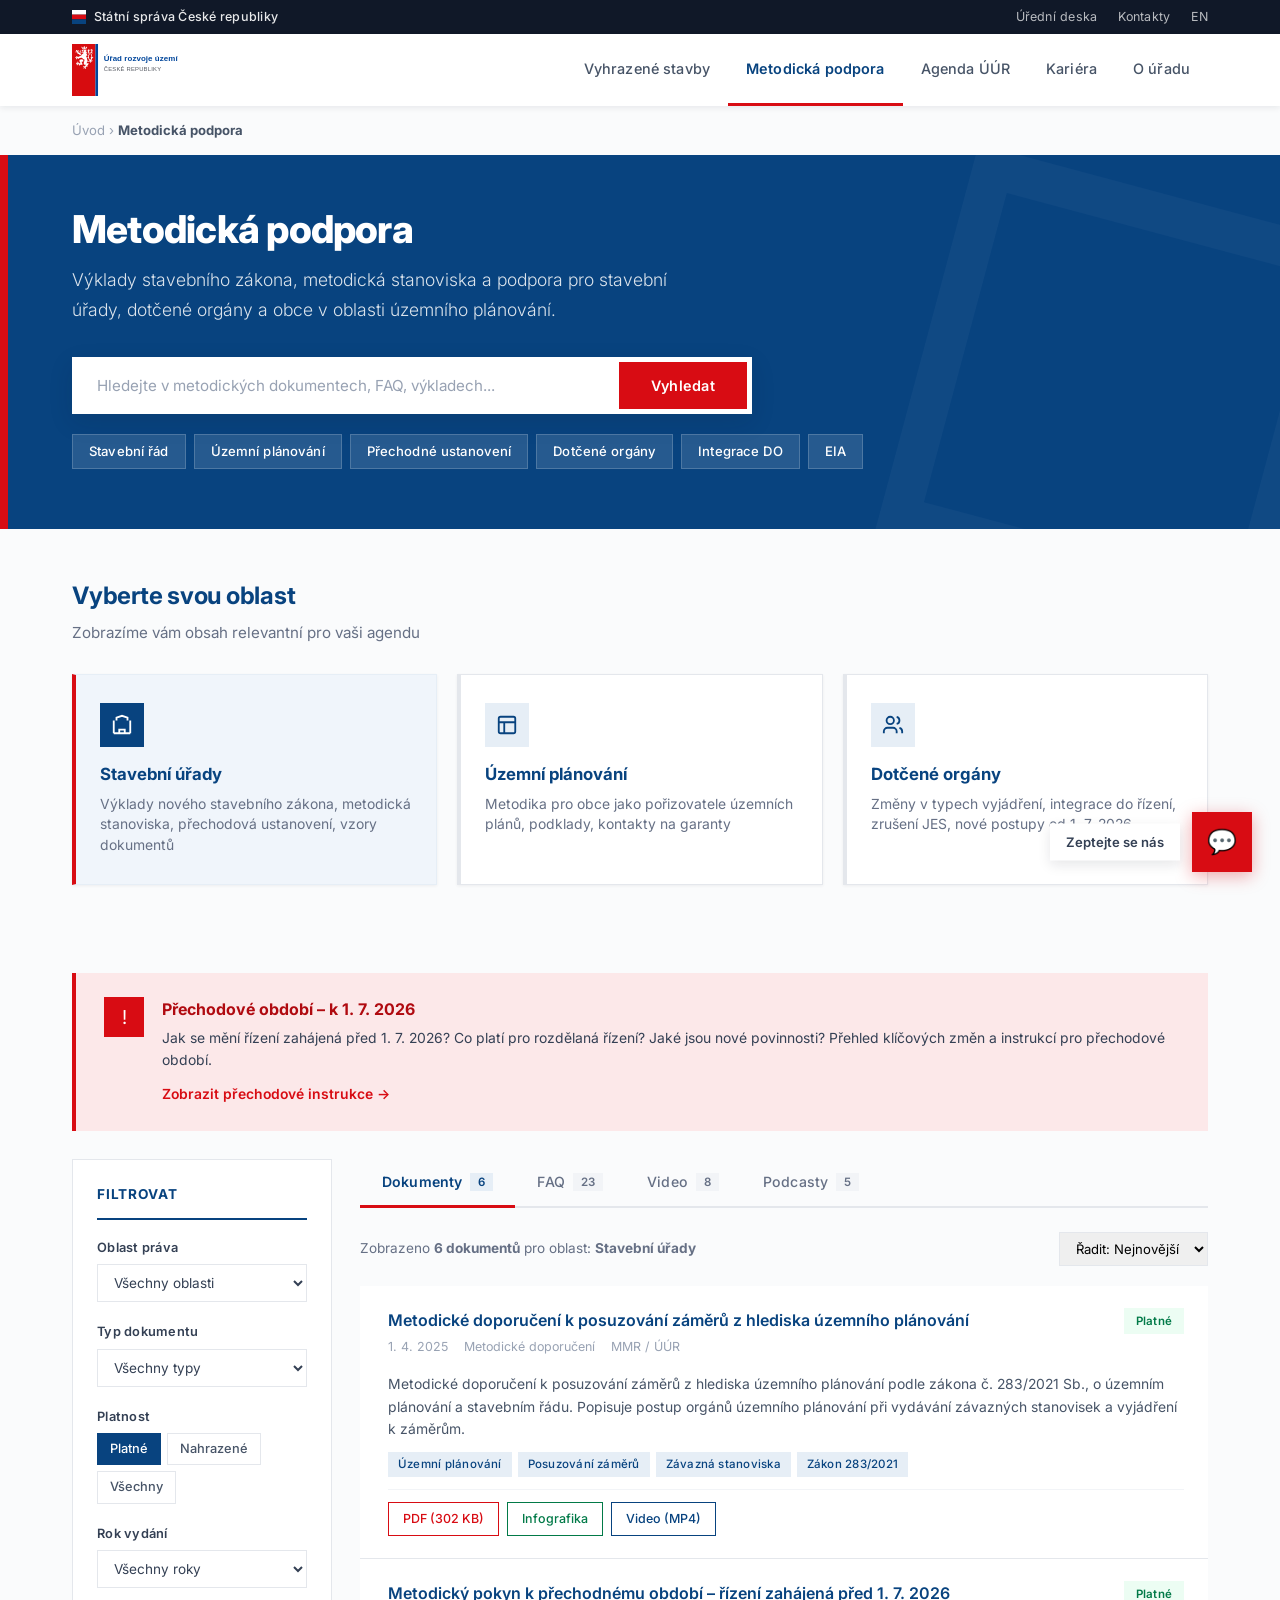
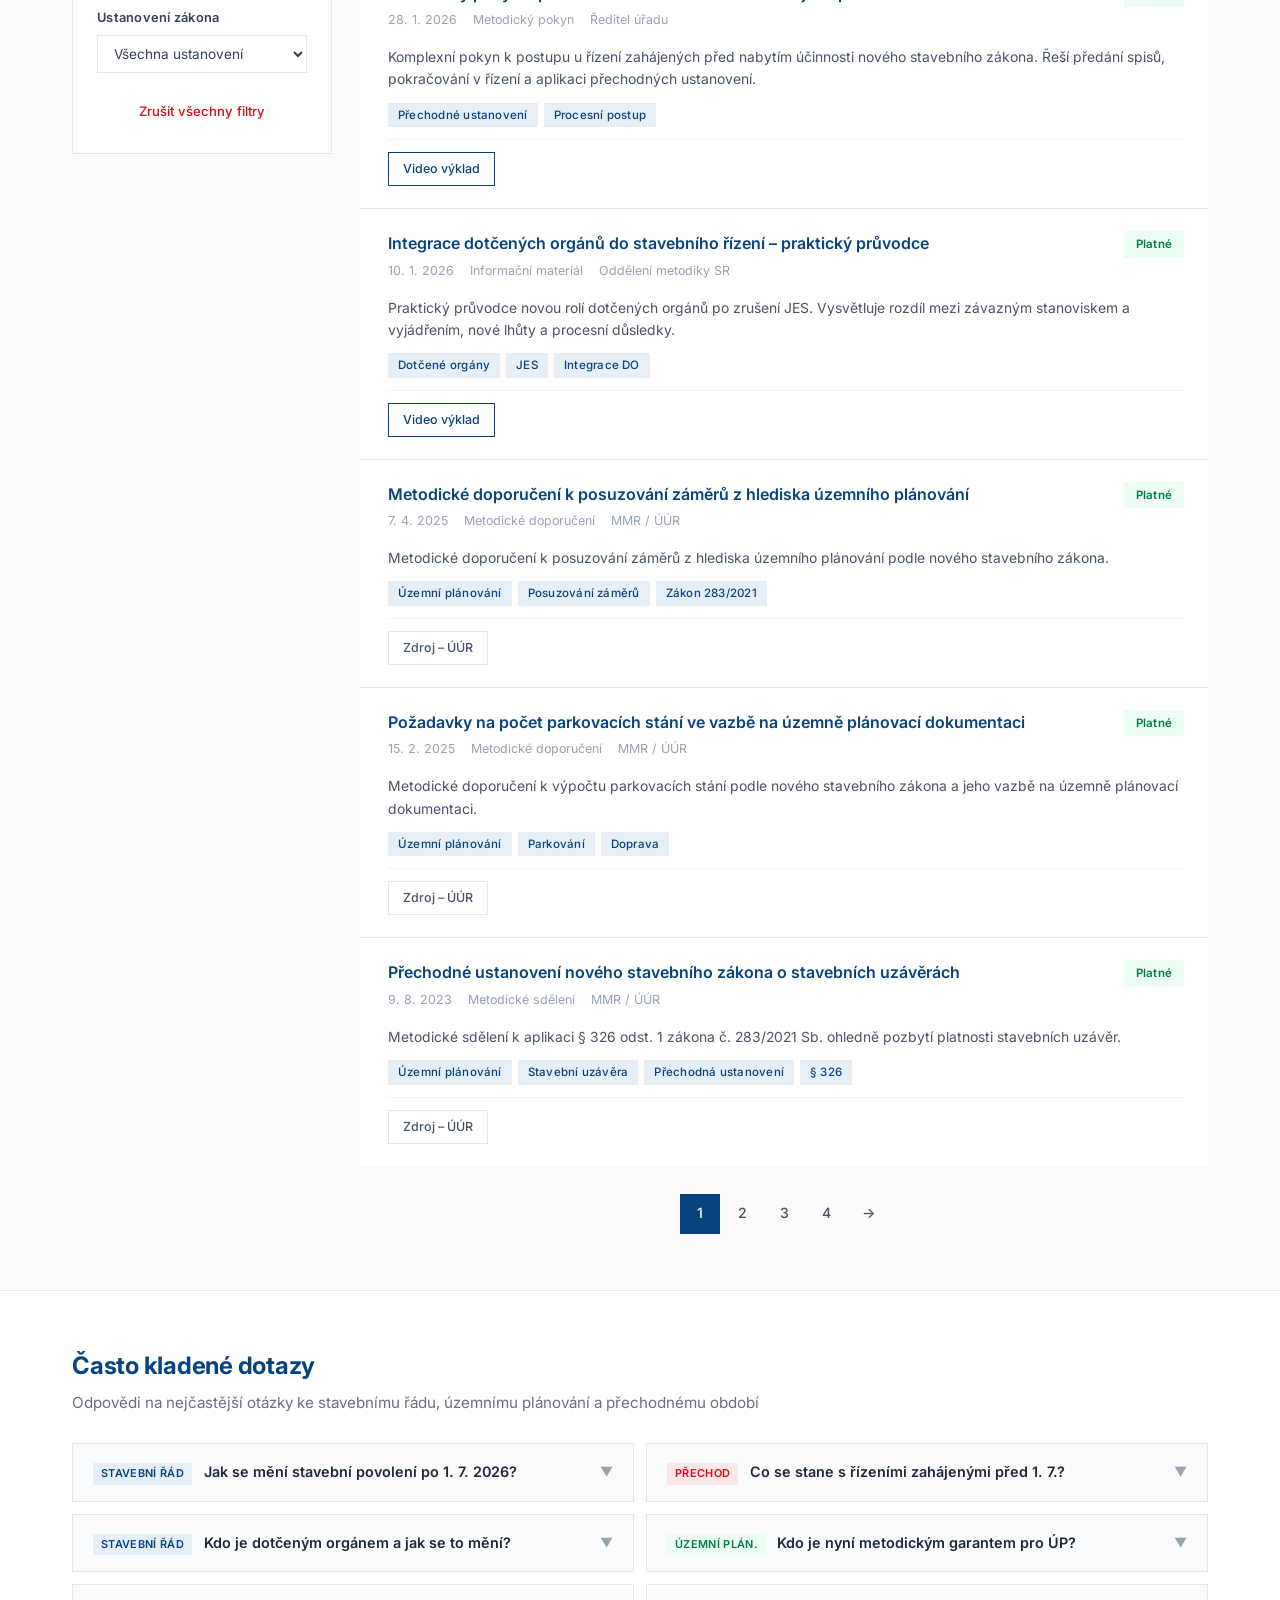
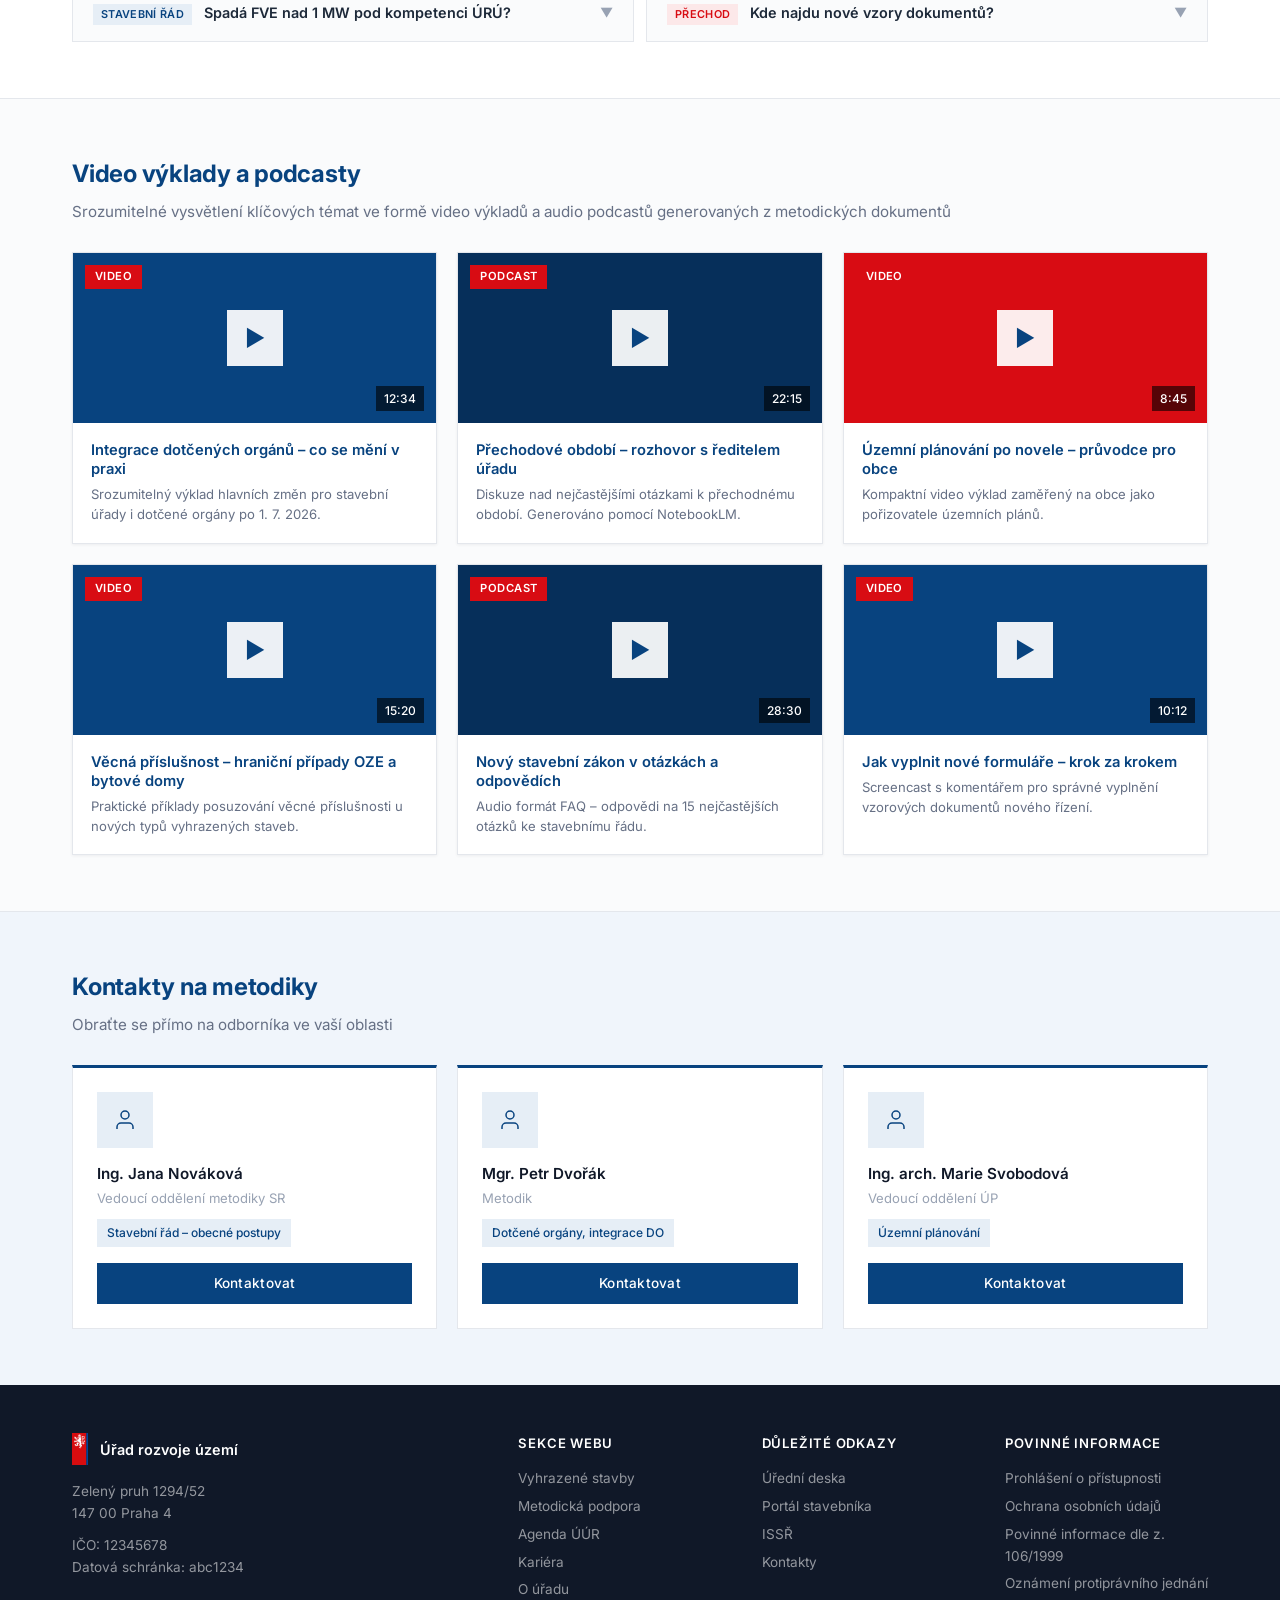
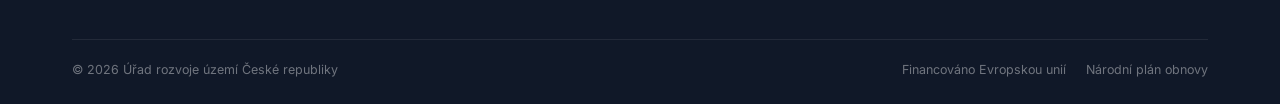
==== commit 4e613101: "Add files via upload" ====
--- a/index.html
+++ b/index.html
@@ -205,7 +205,7 @@
         </div>
 
         <div class="faq-grid">
-            <div class="faq-item open">
+            <div class="faq-item">
                 <div class="faq-question" onclick="toggleFaq(this)">
                     <span><span class="faq-category-tag sr">Stavební řád</span> Jak se mění stavební povolení po 1. 7. 2026?</span>
                     <span class="arrow">&#9660;</span>
--- a/css/style.css
+++ b/css/style.css
@@ -616,6 +616,8 @@
 .format-btn.pdf:hover { background: var(--cz-red-light); }
 .format-btn.video { border-color: var(--cz-blue); color: var(--cz-blue); }
 .format-btn.video:hover { background: var(--cz-blue-light); }
+.format-btn.infographic { border-color: #027a48; color: #027a48; }
+.format-btn.infographic:hover { background: #ecfdf3; }
 
 /* LOADING & NO RESULTS */
 .loading-msg, .no-results {
